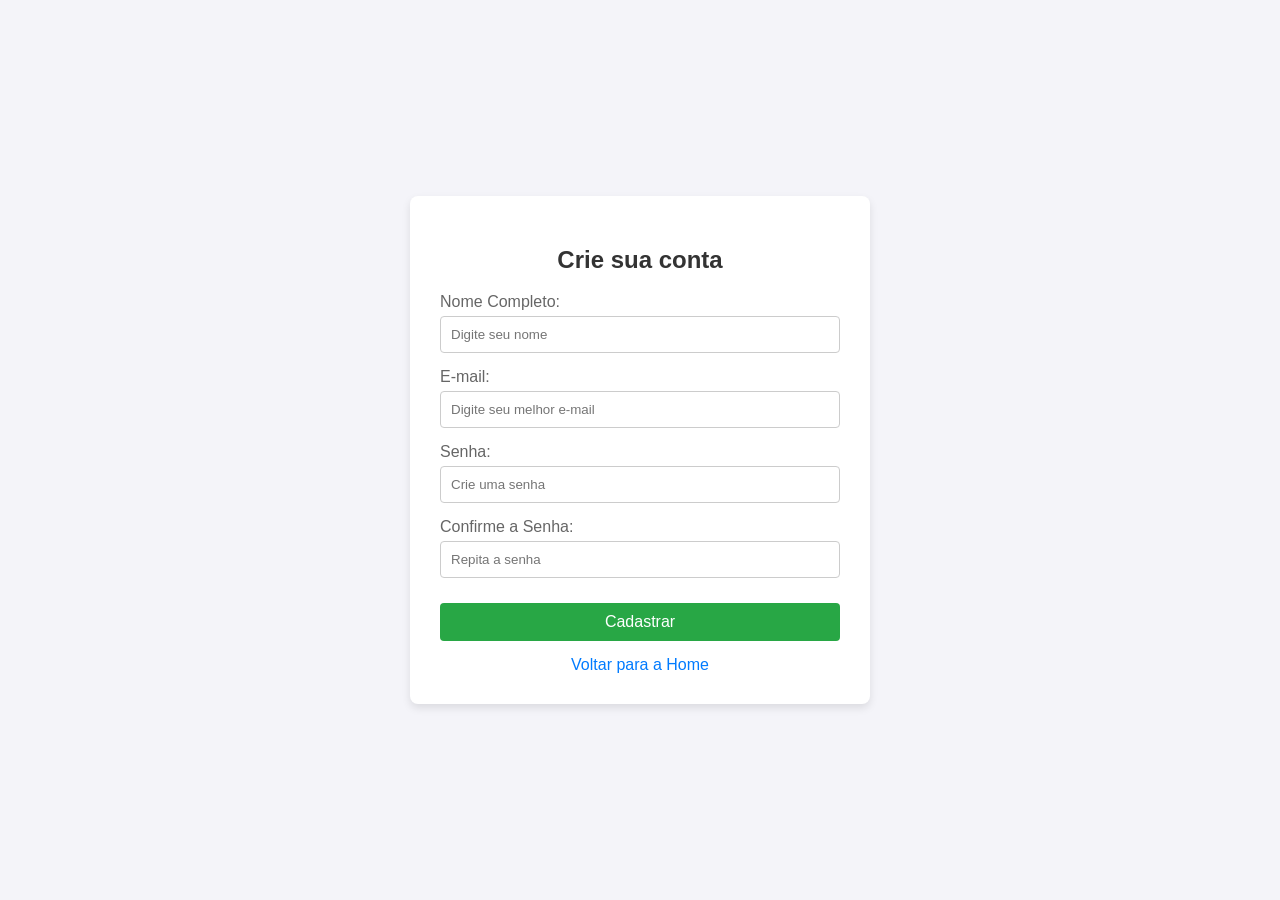
==== pages/cadastro.html @ 62e3fadd "Criação das páginas de produtos genericas e link com index" ====
<!DOCTYPE html>
<html lang="pt-BR">
<head>
    <meta charset="UTF-8">
    <meta name="viewport" content="width=device-width, initial-scale=1.0">
    <title>Cadastro - Pcismo</title>
    <style>
        body {
            font-family: Arial, sans-serif;
            background-color: #f4f4f9;
            display: flex;
            justify-content: center;
            align-items: center;
            height: 100vh;
            margin: 0;
        }
        .container {
            background-color: #fff;
            padding: 30px;
            border-radius: 8px;
            box-shadow: 0 4px 8px rgba(0,0,0,0.1);
            width: 100%;
            max-width: 400px;
        }
        h2 {
            text-align: center;
            color: #333;
        }
        .form-group {
            margin-bottom: 15px;
        }
        .form-group label {
            display: block;
            margin-bottom: 5px;
            color: #666;
        }
        .form-group input {
            width: 100%;
            padding: 10px;
            border: 1px solid #ccc;
            border-radius: 4px;
            box-sizing: border-box; /* Garante que o padding não aumente o width */
        }
        .btn-submit {
            width: 100%;
            padding: 10px;
            background-color: #28a745;
            color: white;
            border: none;
            border-radius: 4px;
            cursor: pointer;
            font-size: 16px;
            margin-top: 10px;
        }
        .btn-submit:hover {
            background-color: #218838;
        }
        .voltar {
            display: block;
            text-align: center;
            margin-top: 15px;
            text-decoration: none;
            color: #007bff;
        }
    </style>
</head>
<body>

    <div class="container">
        <h2>Crie sua conta</h2>
        <form action="#" method="POST">
            <div class="form-group">
                <label for="nome">Nome Completo:</label>
                <input type="text" id="nome" name="nome" required placeholder="Digite seu nome">
            </div>

            <div class="form-group">
                <label for="email">E-mail:</label>
                <input type="email" id="email" name="email" required placeholder="Digite seu melhor e-mail">
            </div>

            <div class="form-group">
                <label for="senha">Senha:</label>
                <input type="password" id="senha" name="senha" required placeholder="Crie uma senha">
            </div>

            <div class="form-group">
                <label for="confirma-senha">Confirme a Senha:</label>
                <input type="password" id="confirma-senha" name="confirma-senha" required placeholder="Repita a senha">
            </div>

            <button type="submit" class="btn-submit">Cadastrar</button>
        </form>
        <a href="../index.html" class="voltar">Voltar para a Home</a>
    </div>

</body>
</html>
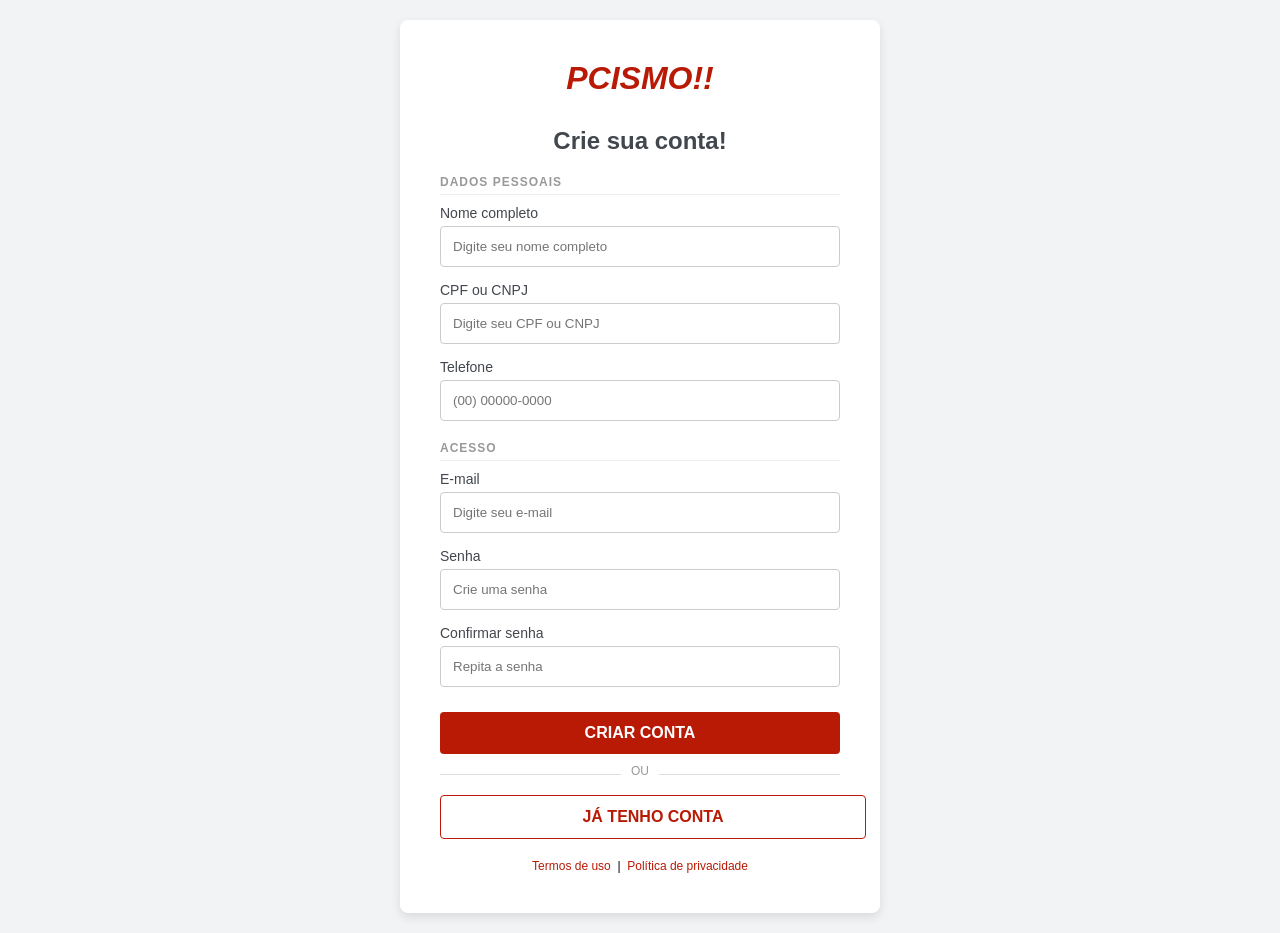
==== commit 89dc9f49: "Correção dos tamanhos de barra de pesquisa e icone da mesma, correção de posição dos botões de cadas" ====
--- a/pages/cadastro.html
+++ b/pages/cadastro.html
@@ -1,99 +1,70 @@
 <!DOCTYPE html>
-<html lang="pt-BR">
+<html lang="pt-br">
+
 <head>
     <meta charset="UTF-8">
     <meta name="viewport" content="width=device-width, initial-scale=1.0">
-    <title>Cadastro - Pcismo</title>
-    <style>
-        body {
-            font-family: Arial, sans-serif;
-            background-color: #f4f4f9;
-            display: flex;
-            justify-content: center;
-            align-items: center;
-            height: 100vh;
-            margin: 0;
-        }
-        .container {
-            background-color: #fff;
-            padding: 30px;
-            border-radius: 8px;
-            box-shadow: 0 4px 8px rgba(0,0,0,0.1);
-            width: 100%;
-            max-width: 400px;
-        }
-        h2 {
-            text-align: center;
-            color: #333;
-        }
-        .form-group {
-            margin-bottom: 15px;
-        }
-        .form-group label {
-            display: block;
-            margin-bottom: 5px;
-            color: #666;
-        }
-        .form-group input {
-            width: 100%;
-            padding: 10px;
-            border: 1px solid #ccc;
-            border-radius: 4px;
-            box-sizing: border-box; /* Garante que o padding não aumente o width */
-        }
-        .btn-submit {
-            width: 100%;
-            padding: 10px;
-            background-color: #28a745;
-            color: white;
-            border: none;
-            border-radius: 4px;
-            cursor: pointer;
-            font-size: 16px;
-            margin-top: 10px;
-        }
-        .btn-submit:hover {
-            background-color: #218838;
-        }
-        .voltar {
-            display: block;
-            text-align: center;
-            margin-top: 15px;
-            text-decoration: none;
-            color: #007bff;
-        }
-    </style>
+    <title>Criar Conta | Loja PCISMO!</title>
+
+    <link rel="stylesheet" href="../CSS/estilo3.css">
 </head>
+
 <body>
 
-    <div class="container">
-        <h2>Crie sua conta</h2>
-        <form action="#" method="POST">
-            <div class="form-group">
-                <label for="nome">Nome Completo:</label>
-                <input type="text" id="nome" name="nome" required placeholder="Digite seu nome">
+    <div class="login-container">
+        <div class="logo">PCISMO!<span>!</span></div>
+        <h2>Crie sua conta!</h2>
+
+        <form action="login.html">
+
+            <div class="section-title">Dados pessoais</div>
+
+            <div class="input-group">
+                <label for="nome">Nome completo</label>
+                <input type="text" id="nome" placeholder="Digite seu nome completo" required>
             </div>
 
-            <div class="form-group">
-                <label for="email">E-mail:</label>
-                <input type="email" id="email" name="email" required placeholder="Digite seu melhor e-mail">
+            <div class="input-group">
+                <label for="cpf">CPF ou CNPJ</label>
+                <input type="text" id="cpf" placeholder="Digite seu CPF ou CNPJ" required>
             </div>
 
-            <div class="form-group">
-                <label for="senha">Senha:</label>
-                <input type="password" id="senha" name="senha" required placeholder="Crie uma senha">
+            <div class="input-group">
+                <label for="telefone">Telefone</label>
+                <input type="tel" id="telefone" placeholder="(00) 00000-0000">
             </div>
 
-            <div class="form-group">
-                <label for="confirma-senha">Confirme a Senha:</label>
-                <input type="password" id="confirma-senha" name="confirma-senha" required placeholder="Repita a senha">
+            <div class="section-title">Acesso</div>
+
+            <div class="input-group">
+                <label for="email">E-mail</label>
+                <input type="email" id="email" placeholder="Digite seu e-mail" required>
             </div>
 
-            <button type="submit" class="btn-submit">Cadastrar</button>
+            <div class="input-group">
+                <label for="password">Senha</label>
+                <input type="password" id="password" placeholder="Crie uma senha" required>
+            </div>
+
+            <div class="input-group">
+                <label for="confirm-password">Confirmar senha</label>
+                <input type="password" id="confirm-password" placeholder="Repita a senha" required>
+            </div>
+
+            <button type="submit" class="btn-login">CRIAR CONTA</button>
         </form>
-        <a href="../index.html" class="voltar">Voltar para a Home</a>
+
+        <div class="divider">
+            <span>OU</span>
+        </div>
+        <a href="login.html" class="btn-register">JÁ TENHO CONTA</a>
+
+        <div class="footer-links">
+            <a href="#">Termos de uso</a> &nbsp;|&nbsp;
+            <a href="#">Política de privacidade</a>
+        </div>
     </div>
 
 </body>
-</html>
 
+</html>
--- a/CSS/estilo3.css
+++ b/CSS/estilo3.css
@@ -0,0 +1,145 @@
+:root {
+    --primary-color: #b81a05;
+    --secondary-color: #b81a05;
+    --background-color: #f2f3f4;
+    --white: #ffffff;
+    --text-color: #42464d;
+}
+
+body {
+    font-family: Arial, sans-serif;
+    background-color: var(--background-color);
+    display: flex;
+    justify-content: center;
+    align-items: center;
+    min-height: 100vh;
+    margin: 0;
+    padding: 20px;
+    box-sizing: border-box;
+}
+
+.login-container {
+    background-color: var(--white);
+    padding: 40px;
+    border-radius: 8px;
+    box-shadow: 0 4px 10px rgba(0, 0, 0, 0.1);
+    width: 100%;
+    max-width: 400px;
+    text-align: center;
+}
+
+.logo {
+    font-size: 32px;
+    font-weight: bold;
+    color: var(--primary-color);
+    margin-bottom: 30px;
+    font-style: italic;
+}
+
+.logo span {
+    color: var(--secondary-color);
+}
+
+h2 {
+    color: var(--text-color);
+    margin-bottom: 20px;
+}
+
+.input-group {
+    margin-bottom: 15px;
+    text-align: left;
+}
+
+.input-group label {
+    display: block;
+    margin-bottom: 5px;
+    color: var(--text-color);
+    font-size: 14px;
+}
+
+.input-group input {
+    width: 100%;
+    padding: 12px;
+    border: 1px solid #ccc;
+    border-radius: 4px;
+    box-sizing: border-box;
+}
+
+.input-group input:focus {
+    outline: none;
+    border-color: var(--primary-color);
+}
+
+.btn-login {
+    width: 100%;
+    padding: 12px;
+    background-color: var(--secondary-color);
+    color: white;
+    border: none;
+    border-radius: 4px;
+    font-size: 16px;
+    font-weight: bold;
+    cursor: pointer;
+    margin-top: 10px;
+}
+
+.btn-login:hover {
+    background-color: #9a1504;
+}
+
+.divider {
+    margin: 20px 0;
+    border-bottom: 1px solid #ddd;
+    position: relative;
+}
+
+.divider span {
+    position: absolute;
+    top: -10px;
+    left: 50%;
+    transform: translateX(-50%);
+    background: white;
+    padding: 0 10px;
+    color: #999;
+    font-size: 12px;
+}
+
+.btn-register {
+    width: 100%;
+    padding: 12px;
+    background-color: transparent;
+    color: var(--primary-color);
+    border: 1px solid var(--primary-color);
+    border-radius: 4px;
+    font-size: 16px;
+    font-weight: bold;
+    cursor: pointer;
+    text-decoration: none;
+    display: inline-block;
+}
+
+.btn-register:hover {
+    background-color: #f0f7ff;
+}
+
+.footer-links {
+    margin-top: 20px;
+    font-size: 12px;
+}
+
+.footer-links a {
+    color: var(--primary-color);
+    text-decoration: none;
+}
+
+.section-title {
+    font-size: 12px;
+    font-weight: bold;
+    color: #999;
+    text-transform: uppercase;
+    letter-spacing: 1px;
+    text-align: left;
+    margin: 20px 0 10px 0;
+    border-bottom: 1px solid #eee;
+    padding-bottom: 5px;
+}
